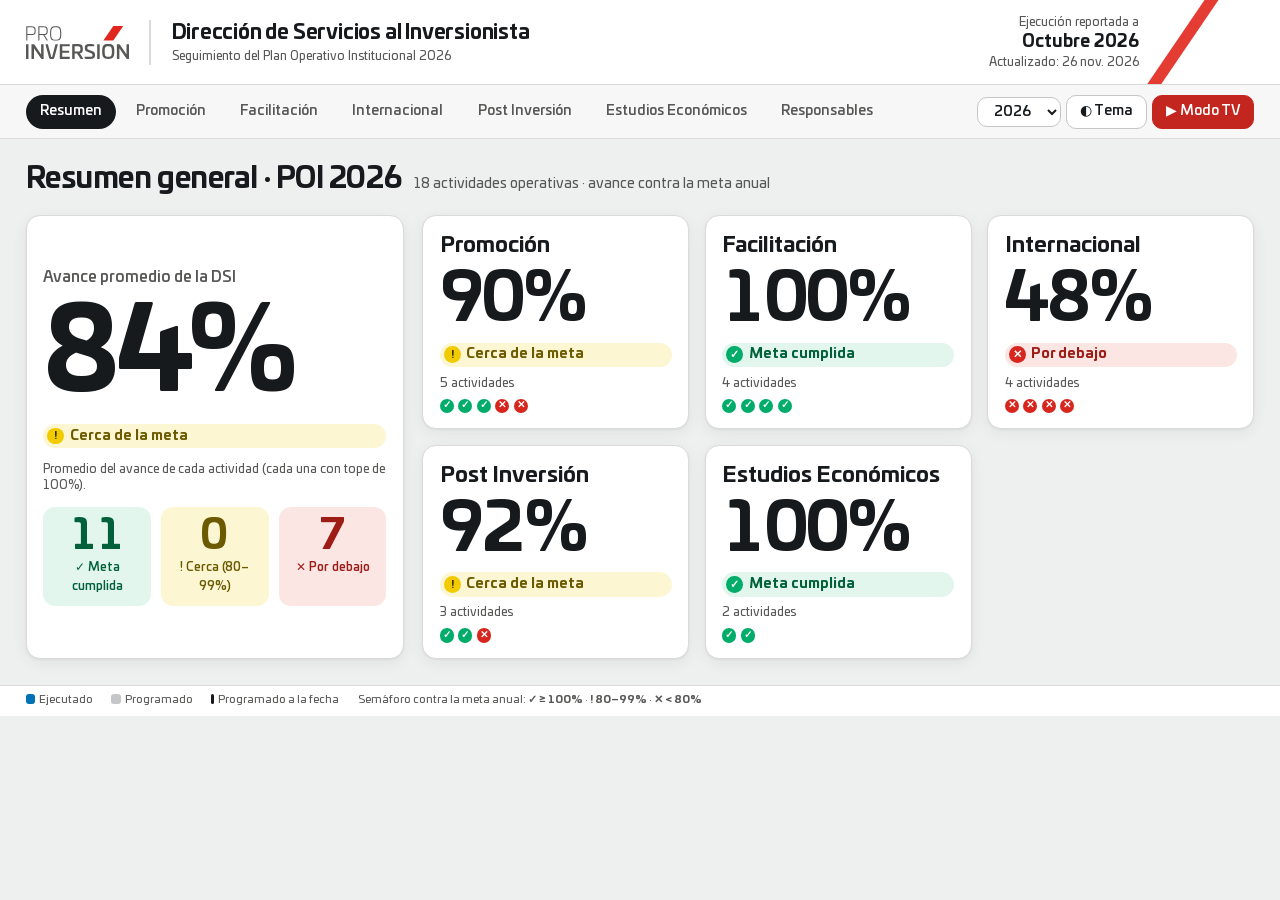
==== index.html @ 0772c504 "Add files via upload" ====
<!doctype html>
<html lang="es">
<head>
<meta charset="utf-8">
<meta name="viewport" content="width=device-width, initial-scale=1">
<meta name="robots" content="noindex, nofollow">
<title>Seguimiento POI · DSI</title>
<link rel="stylesheet" href="css/dsi.css">
<script>
  // tema: ?tema=oscuro|claro, si no, el del sistema
  (function () {
    var q = new URLSearchParams(location.search).get('tema');
    var t = q || (matchMedia('(prefers-color-scheme: dark)').matches ? 'oscuro' : 'claro');
    document.documentElement.setAttribute('data-tema', t);
  })();
</script>
</head>
<body>
<header class="cab">
  <img class="logo logo-claro" src="img/logo-proinversion.svg" alt="PROINVERSIÓN">
  <img class="logo logo-oscuro" src="img/logo-proinversion-blanco.svg" alt="PROINVERSIÓN">
  <div class="titulo">
    <h1>Dirección de Servicios al Inversionista</h1>
    <p id="subtitulo">Seguimiento del Plan Operativo Institucional</p>
  </div>
  <div class="corte" id="corte"></div>
</header>

<nav class="nav" id="nav" aria-label="Pantallas">
  <div id="tabs" style="display:contents"></div>
  <div class="der">
    <select id="selAnio" class="btn" aria-label="Año del POI"></select>
    <button class="btn" id="btnTema" title="Cambiar tema claro / oscuro">◐ Tema</button>
    <button class="btn prim" id="btnTV" title="Pantalla completa con rotación automática">▶ Modo TV</button>
  </div>
</nav>

<main id="main"><div class="vacio">Cargando datos…</div></main>

<footer class="pie" id="pie">
  <span class="leyenda">
    <span><span class="sw e"></span>Ejecutado</span>
    <span><span class="sw p"></span>Programado</span>
    <span><span class="sw m"></span>Programado a la fecha</span>
  </span>
  <span>Semáforo contra la meta anual: <b>✓ ≥ 100%</b> · <b>! 80–99%</b> · <b>✕ &lt; 80%</b></span>
  <span class="pags" id="pags"></span>
</footer>
<div class="progreso-rot" id="progresoRot"></div>

<dialog class="detalle" id="detalle"><div class="cuerpo" id="detalleCuerpo"></div></dialog>

<script src="js/nucleo.js"></script>
<script src="js/monitor.js"></script>
</body>
</html>
---- css/dsi.css ----
/* ============================================================
   Dashboard POI · DSI PROINVERSIÓN — estilos
   Marca: Manual de Identidad PROINVERSIÓN (Univia Pro, rojo #E1261D / #C3261F,
   gris #575756 / #9FA1A2, accent a 55,75°).
   Tamaños en función del ancho de pantalla para lectura a distancia (TV).
   ============================================================ */
@font-face { font-family: "Univia Pro"; src: url("../fonts/UniviaPro-Book.ttf") format("truetype"); font-weight: 300; font-display: swap; }
@font-face { font-family: "Univia Pro"; src: url("../fonts/UniviaPro-Regular.ttf") format("truetype"); font-weight: 400; font-display: swap; }
@font-face { font-family: "Univia Pro"; src: url("../fonts/UniviaPro-Medium.ttf") format("truetype"); font-weight: 500; font-display: swap; }
@font-face { font-family: "Univia Pro"; src: url("../fonts/UniviaPro-Bold.ttf") format("truetype"); font-weight: 700; font-display: swap; }

:root {
  --rojo: #E1261D;            /* accent del logotipo */
  --rojo-texto: #C3261F;      /* Pantone 485: textos y botones */
  --fondo: #EEF0EF;
  --superficie: #FFFFFF;
  --superficie-2: #F6F7F6;
  --tinta: #161A1D;
  --tinta-2: #575756;
  --tinta-3: #7C7E80;
  --linea: #DADAD8;
  --linea-2: #C4C6C7;
  /* series de los gráficos mensuales */
  --serie-ejec: #0070B7;      /* azul complementario de la marca */
  --serie-prog: #C4C6C7;
  /* estado (semáforo) — reservados, siempre con icono + texto */
  --ok: #00AC69;      --ok-fondo: #E3F6EE;   --ok-tinta: #00603A;
  --alerta: #F1CB00;  --alerta-fondo: #FDF6D3; --alerta-tinta: #6B5A00;
  --mal: #D7261E;     --mal-fondo: #FBE6E4;  --mal-tinta: #9E1C16;
  --nd: #9FA1A2;      --nd-fondo: #EEEFEF;   --nd-tinta: #575756;
  --sombra: 0 1px 2px rgba(22,26,29,.06), 0 4px 16px rgba(22,26,29,.06);
  --radio: 14px;
  --fuente: "Univia Pro", Poppins, "Helvetica Neue", "Segoe UI", Arial, sans-serif;
  color-scheme: light;
}
:root[data-tema="oscuro"] {
  --fondo: #0F1214;
  --superficie: #181C1F;
  --superficie-2: #1F2427;
  --tinta: #F3F4F4;
  --tinta-2: #C9CBCC;
  --tinta-3: #9A9D9F;
  --linea: #2C3236;
  --linea-2: #3A4146;
  --serie-ejec: #4FA3E0;
  --serie-prog: #4A5257;
  --ok: #2CC58A;     --ok-fondo: #12342A;   --ok-tinta: #8BE6C2;
  --alerta: #F1CB00; --alerta-fondo: #3A3310; --alerta-tinta: #F6DE62;
  --mal: #F0524A;    --mal-fondo: #3E1A18;  --mal-tinta: #FFB3AE;
  --nd: #6D7275;     --nd-fondo: #24292C;   --nd-tinta: #C9CBCC;
  --sombra: 0 1px 2px rgba(0,0,0,.3), 0 4px 16px rgba(0,0,0,.25);
  color-scheme: dark;
}

* { box-sizing: border-box; }
html, body { margin: 0; height: 100%; }
body {
  background: var(--fondo); color: var(--tinta); font-family: var(--fuente);
  font-size: clamp(14px, 1.05vw, 22px); line-height: 1.35;
  -webkit-font-smoothing: antialiased;
}
button, input, select, textarea { font: inherit; color: inherit; }
.num { font-variant-numeric: tabular-nums; }
.oculto { display: none !important; }

/* ---------------- cabecera ---------------- */
.cab {
  position: relative; display: flex; align-items: center; gap: 1.6vw;
  padding: 1.1vw 2vw; background: var(--superficie); border-bottom: 1px solid var(--linea);
  overflow: hidden;
}
.cab::after { /* accent a 55,75° a sangre en el borde derecho */
  content: ""; position: absolute; right: 7vw; top: -40%; width: 1.1vw; height: 180%;
  background: var(--rojo); transform: skewX(-34.25deg); opacity: .9;
}
.cab .logo { height: clamp(28px, 2.6vw, 56px); width: auto; display: block; }
.cab .logo-oscuro { display: none; }
:root[data-tema="oscuro"] .cab .logo-claro { display: none; }
:root[data-tema="oscuro"] .cab .logo-oscuro { display: block; }
.cab .titulo { border-left: 2px solid var(--linea); padding-left: 1.6vw; }
.cab .titulo h1 { margin: 0; font-size: clamp(18px, 1.6vw, 36px); font-weight: 700; letter-spacing: -.01em; }
.cab .titulo p { margin: .1em 0 0; color: var(--tinta-2); font-size: clamp(12px, .95vw, 20px); }
.cab .corte {
  margin-left: auto; margin-right: 9vw; text-align: right; color: var(--tinta-2);
  font-size: clamp(12px, .95vw, 20px);
}
.cab .corte b { display: block; color: var(--tinta); font-size: clamp(16px, 1.35vw, 30px); }

/* ---------------- navegación (modo laptop) ---------------- */
.nav {
  display: flex; gap: .4em; align-items: center; flex-wrap: wrap;
  padding: .7em 2vw; background: var(--superficie-2); border-bottom: 1px solid var(--linea);
}
.nav button.tab {
  border: 1px solid transparent; background: none; padding: .45em .95em; border-radius: 999px;
  cursor: pointer; color: var(--tinta-2); font-weight: 500;
}
.nav button.tab:hover { background: var(--superficie); border-color: var(--linea); }
.nav button.tab[aria-selected="true"] { background: var(--tinta); color: var(--superficie); }
.nav .der { margin-left: auto; display: flex; gap: .4em; align-items: center; }
.btn {
  border: 1px solid var(--linea-2); background: var(--superficie); padding: .45em .9em; border-radius: 10px;
  cursor: pointer; font-weight: 500; display: inline-flex; gap: .4em; align-items: center;
}
.btn:hover { border-color: var(--tinta-3); }
.btn.prim { background: var(--rojo-texto); border-color: var(--rojo-texto); color: #fff; }
.btn.prim:hover { background: #A61F19; }
.btn.chico { padding: .25em .6em; font-size: .85em; }
.btn:disabled { opacity: .5; cursor: default; }

/* ---------------- contenido ---------------- */
main { padding: 1.6vw 2vw 2vw; }
.pantalla-titulo { display: flex; align-items: baseline; gap: 1vw; margin: 0 0 1.2vw; flex-wrap: wrap; }
.pantalla-titulo h2 { margin: 0; font-size: clamp(22px, 2.3vw, 52px); font-weight: 700; letter-spacing: -.015em; }
.pantalla-titulo .sub { color: var(--tinta-2); font-size: clamp(14px, 1.1vw, 24px); }

/* tarjeta genérica */
.tarjeta {
  background: var(--superficie); border: 1px solid var(--linea); border-radius: var(--radio);
  box-shadow: var(--sombra); padding: 1.2vw 1.3vw; position: relative; min-width: 0;
}

/* ---------- resumen general ---------- */
.resumen { display: grid; grid-template-columns: minmax(0, 1fr) minmax(0, 2.2fr); gap: 1.4vw; }
.hero { display: flex; flex-direction: column; justify-content: center; gap: 1vw; }
.hero .etq { color: var(--tinta-2); font-size: clamp(14px, 1.2vw, 26px); font-weight: 500; }
.hero .grande { font-size: clamp(64px, 9vw, 200px); font-weight: 700; line-height: .95; letter-spacing: -.03em; }
.hero .nota { color: var(--tinta-2); font-size: clamp(12px, .95vw, 20px); }
.conteo-estados { display: grid; grid-template-columns: repeat(3, 1fr); gap: .8vw; }
.conteo-estados > div { border-radius: 12px; padding: .8vw; text-align: center; }
.conteo-estados b { display: block; font-size: clamp(28px, 3.2vw, 72px); line-height: 1; }
.conteo-estados span { font-size: clamp(12px, .9vw, 20px); font-weight: 500; }
.equipos-grid { display: grid; grid-template-columns: repeat(auto-fit, minmax(min(100%, 18vw), 1fr)); gap: 1.2vw; }
.eq-tile { cursor: pointer; display: flex; flex-direction: column; gap: .6vw; }
.eq-tile h3 { margin: 0; font-size: clamp(18px, 1.7vw, 38px); font-weight: 700; }
.eq-tile .pct { font-size: clamp(44px, 5.2vw, 120px); font-weight: 700; line-height: 1; letter-spacing: -.02em; }
.eq-tile .det { color: var(--tinta-2); font-size: clamp(12px, .95vw, 20px); }
.puntos { display: flex; gap: .35vw; flex-wrap: wrap; }
.punto { width: clamp(12px, 1.1vw, 24px); height: clamp(12px, 1.1vw, 24px); border-radius: 50%; display: inline-grid; place-items: center; font-size: .7em; font-weight: 700; color: #fff; }
.punto.verde { background: var(--ok); } .punto.ambar { background: var(--alerta); color: #3b3200; } .punto.rojo { background: var(--mal); } .punto.nd { background: var(--nd); }

/* ---------- estado (badge) ---------- */
.estado { display: inline-flex; align-items: center; gap: .4em; border-radius: 999px; padding: .2em .7em .2em .3em; font-weight: 700; white-space: nowrap; }
.estado i { font-style: normal; width: 1.5em; height: 1.5em; border-radius: 50%; display: inline-grid; place-items: center; font-size: .8em; color: #fff; }
.estado.verde { background: var(--ok-fondo); color: var(--ok-tinta); } .estado.verde i { background: var(--ok); }
.estado.ambar { background: var(--alerta-fondo); color: var(--alerta-tinta); } .estado.ambar i { background: var(--alerta); color: #3b3200; }
.estado.rojo { background: var(--mal-fondo); color: var(--mal-tinta); } .estado.rojo i { background: var(--mal); }
.estado.nd { background: var(--nd-fondo); color: var(--nd-tinta); } .estado.nd i { background: var(--nd); }

/* ---------- tarjetas de indicador ---------- */
.indicadores { display: grid; grid-template-columns: repeat(auto-fill, minmax(min(100%, 26vw), 1fr)); gap: 1.2vw; }
.ind { display: flex; flex-direction: column; gap: .7vw; cursor: pointer; }
.ind:hover { border-color: var(--linea-2); }
.ind .arriba { display: flex; justify-content: space-between; align-items: center; gap: .6em; color: var(--tinta-3); font-size: clamp(11px, .85vw, 18px); font-weight: 500; }
.ind .codigo { letter-spacing: .02em; }
.ind h3 { margin: 0; font-size: clamp(16px, 1.45vw, 32px); font-weight: 700; line-height: 1.15; min-height: 2.3em; }
.ind .cifras { display: flex; align-items: flex-end; justify-content: space-between; gap: 1vw; flex-wrap: wrap; }
.ind .ejecutado { font-size: clamp(44px, 4.6vw, 104px); font-weight: 700; line-height: .9; letter-spacing: -.03em; }
.ind .ejecutado small { font-size: .38em; font-weight: 500; color: var(--tinta-2); letter-spacing: 0; margin-left: .2em; }
.ind .pct { text-align: right; }
.ind .pct b { display: block; font-size: clamp(26px, 2.6vw, 58px); line-height: 1; }
.ind .chips { display: flex; gap: .35em; flex-wrap: wrap; }
.chip { font-size: clamp(10px, .75vw, 16px); border: 1px solid var(--linea-2); color: var(--tinta-2); border-radius: 999px; padding: .1em .6em; white-space: nowrap; }
.chip.aviso { border-color: var(--alerta); color: var(--alerta-tinta); background: var(--alerta-fondo); }

/* barra de avance contra la meta anual, con marca del programado a la fecha */
.barra { position: relative; height: clamp(12px, 1.1vw, 24px); background: var(--superficie-2); border: 1px solid var(--linea); border-radius: 999px; }
.barra .relleno { position: absolute; inset: 0 auto 0 0; border-radius: 999px; }
.barra .relleno.verde { background: var(--ok); } .barra .relleno.ambar { background: var(--alerta); } .barra .relleno.rojo { background: var(--mal); } .barra .relleno.nd { background: var(--nd); }
.barra .marca { position: absolute; top: -30%; bottom: -30%; width: 3px; background: var(--tinta); border-radius: 2px; }
.barra-pie { display: flex; justify-content: space-between; color: var(--tinta-2); font-size: clamp(11px, .85vw, 18px); }

/* mini gráfico mensual */
.mensual { width: 100%; height: clamp(54px, 5vw, 110px); display: block; overflow: visible; }
.mensual .p { fill: var(--serie-prog); }
.mensual .e { fill: var(--serie-ejec); }
.mensual text { fill: var(--tinta-3); font-size: 9px; font-family: var(--fuente); }
.mensual .base { stroke: var(--linea-2); stroke-width: 1; }
.mensual .hit { fill: transparent; }
.mensual .hit:hover { fill: rgba(127,127,127,.08); }

.leyenda { display: flex; gap: 1.4vw; align-items: center; color: var(--tinta-2); font-size: clamp(11px, .85vw, 18px); flex-wrap: wrap; }
.leyenda .sw { display: inline-block; width: .9em; height: .9em; border-radius: 3px; margin-right: .35em; vertical-align: -.1em; }
.leyenda .sw.e { background: var(--serie-ejec); } .leyenda .sw.p { background: var(--serie-prog); }
.leyenda .sw.m { width: 3px; background: var(--tinta); border-radius: 2px; }

/* ---------- responsables ---------- */
.resp-grid { display: grid; grid-template-columns: repeat(auto-fit, minmax(min(100%, 30vw), 1fr)); gap: 1.2vw; }
.resp-bloque h3 { margin: 0 0 .2em; font-size: clamp(16px, 1.4vw, 30px); }
.resp-bloque .sub { color: var(--tinta-2); font-size: clamp(11px, .85vw, 18px); margin-bottom: .8vw; }
.resp-fila { display: grid; grid-template-columns: minmax(8em, 1.2fr) 2fr auto; gap: .8vw; align-items: center; padding: .35vw 0; }
.resp-fila .n { font-weight: 500; overflow: hidden; text-overflow: ellipsis; white-space: nowrap; }
.resp-fila .n small { color: var(--tinta-3); font-weight: 400; }
.resp-fila .v { font-weight: 700; font-size: 1.2em; text-align: right; min-width: 3ch; }
.hbar { height: clamp(10px, .9vw, 20px); background: var(--superficie-2); border-radius: 999px; position: relative; }
.hbar > span { position: absolute; inset: 0 auto 0 0; background: var(--serie-ejec); border-radius: 999px; }
.filtro-resp { display: flex; gap: .6em; align-items: center; margin-bottom: 1vw; flex-wrap: wrap; }
.filtro-resp select { padding: .4em .7em; border-radius: 10px; border: 1px solid var(--linea-2); background: var(--superficie); }

/* ---------- pie (TV) ---------- */
.pie {
  position: fixed; left: 0; right: 0; bottom: 0; display: flex; align-items: center; gap: 1.5vw;
  padding: .6vw 2vw; background: var(--superficie); border-top: 1px solid var(--linea);
  font-size: clamp(11px, .85vw, 18px); color: var(--tinta-2);
}
.pie .pags { margin-left: auto; display: flex; gap: .4vw; }
.pie .pags span { width: .7vw; height: .7vw; min-width: 8px; min-height: 8px; border-radius: 50%; background: var(--linea-2); }
.pie .pags span.act { background: var(--rojo); }
.progreso-rot { position: fixed; left: 0; bottom: 0; height: 3px; background: var(--rojo); width: 0; z-index: 5; }
/* TV: todo cabe en una pantalla, sin desplazamiento */
body.tv { cursor: none; height: 100vh; overflow: hidden; display: flex; flex-direction: column; }
body.tv .nav { display: none; }
body.tv main { flex: 1; min-height: 0; display: flex; flex-direction: column; padding-bottom: calc(1.2vw + 2.8vw); }
body.tv .indicadores { flex: 1; min-height: 0; grid-template-columns: repeat(3, minmax(0, 1fr)); grid-auto-rows: minmax(0, 1fr); }
body.tv .ind { min-height: 0; overflow: hidden; gap: .55vw; padding: 1vw 1.2vw; }
body.tv .ind h3 { min-height: 0; }
body.tv .ind .mensual { flex: 1 1 0; min-height: 1.5vw; height: auto; }
body.tv .resumen { flex: 1; min-height: 0; }
body.tv .equipos-grid { grid-auto-rows: minmax(0, 1fr); }
body.tv .resp-grid { flex: 1; min-height: 0; grid-template-columns: repeat(auto-fit, minmax(28vw, 1fr)); align-content: start; overflow: hidden; }
body:not(.tv) .pie { position: static; }

/* ---------- detalle (modal) ---------- */
dialog.detalle { border: none; border-radius: var(--radio); padding: 0; width: min(1100px, 94vw); max-height: 92vh; background: var(--superficie); color: var(--tinta); box-shadow: 0 20px 60px rgba(0,0,0,.35); }
dialog.detalle::backdrop { background: rgba(10,12,14,.55); }
.detalle .cuerpo { padding: 1.6em 1.8em; overflow: auto; max-height: 92vh; }
.detalle h2 { margin: .2em 0 .3em; font-size: 1.6em; line-height: 1.15; }
.detalle .def { color: var(--tinta-2); margin: 0 0 1em; }
.detalle .cerrar { position: absolute; right: .8em; top: .8em; }
table.tabla { border-collapse: collapse; width: 100%; font-size: .92em; }
table.tabla th, table.tabla td { border-bottom: 1px solid var(--linea); padding: .45em .5em; text-align: right; white-space: nowrap; }
table.tabla th:first-child, table.tabla td:first-child { text-align: left; }
table.tabla thead th { color: var(--tinta-2); font-weight: 500; background: var(--superficie-2); position: sticky; top: 0; }
table.tabla tr.total td { font-weight: 700; }
.tabla-scroll { overflow-x: auto; }
.vacio { color: var(--tinta-2); padding: 2em; text-align: center; }

@media (max-width: 900px) {
  .resumen { grid-template-columns: 1fr; }
  .cab::after { display: none; }
  .cab .corte { margin-right: 0; }
  .cab { flex-wrap: wrap; padding: 12px 16px; }
  .cab .titulo { border-left: none; padding-left: 0; }
  main { padding: 16px; }
  .nav { padding: 8px 16px; }
  .equipos-grid, .indicadores, .resp-grid { grid-template-columns: 1fr; }
}
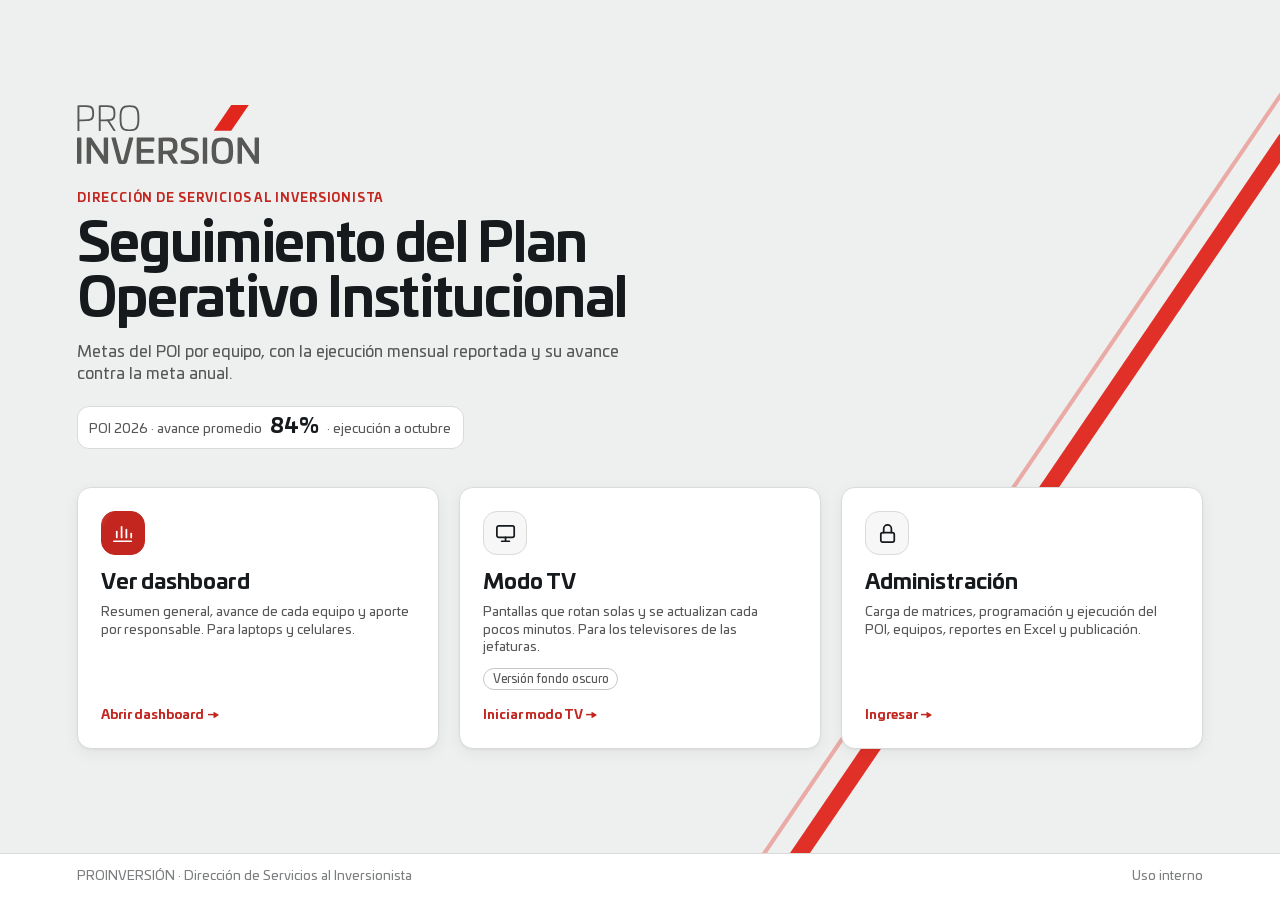
==== commit 6301a751: "Portada, monitor.html y animaciones TV" ====
--- a/index.html
+++ b/index.html
@@ -7,50 +7,108 @@
 <title>Seguimiento POI · DSI</title>
 <link rel="stylesheet" href="css/dsi.css">
 <script>
-  // tema: ?tema=oscuro|claro, si no, el del sistema
+  // Compatibilidad: enlaces antiguos "index.html?modo=tv" van directo al monitor.
   (function () {
-    var q = new URLSearchParams(location.search).get('tema');
-    var t = q || (matchMedia('(prefers-color-scheme: dark)').matches ? 'oscuro' : 'claro');
+    var q = new URLSearchParams(location.search);
+    if (q.get('modo')) location.replace('monitor.html' + location.search + location.hash);
+    var t = q.get('tema') || (matchMedia('(prefers-color-scheme: dark)').matches ? 'oscuro' : 'claro');
     document.documentElement.setAttribute('data-tema', t);
   })();
 </script>
+<style>
+  body.portada { min-height: 100vh; display: flex; flex-direction: column; overflow-x: hidden; }
+  .portada .escena { position: relative; flex: 1; display: grid; align-content: center; gap: clamp(20px, 3vw, 56px); padding: clamp(24px, 4vw, 80px) clamp(16px, 6vw, 120px); overflow: hidden; }
+  /* accent a 55,75° a sangre, como en las piezas de la marca */
+  .portada .escena::before, .portada .escena::after { content: ""; position: absolute; top: -10%; bottom: -10%; background: var(--rojo); transform: skewX(-34.25deg); pointer-events: none; }
+  .portada .escena::before { right: 14%; width: clamp(14px, 1.6vw, 34px); opacity: .95; animation: entra-acento 1s cubic-bezier(.2,.8,.2,1) both; }
+  .portada .escena::after { right: calc(14% + clamp(30px, 3.4vw, 70px)); width: clamp(4px, .4vw, 9px); opacity: .35; animation: entra-acento 1s .15s cubic-bezier(.2,.8,.2,1) both; }
+  @keyframes entra-acento { from { transform: translateY(-110%) skewX(-34.25deg); } }
+  .portada .intro { position: relative; z-index: 1; max-width: 62ch; animation: aparecer .7s cubic-bezier(.2,.8,.2,1) both; }
+  .portada .logo-grande { height: clamp(44px, 4.6vw, 96px); display: block; margin-bottom: clamp(18px, 2vw, 40px); }
+  .portada .logo-grande.osc { display: none; }
+  :root[data-tema="oscuro"] .portada .logo-grande.cla { display: none; }
+  :root[data-tema="oscuro"] .portada .logo-grande.osc { display: block; }
+  .portada .eyebrow { color: var(--rojo-texto); font-weight: 700; letter-spacing: .08em; text-transform: uppercase; font-size: clamp(12px, .9vw, 18px); }
+  :root[data-tema="oscuro"] .portada .eyebrow { color: #FF6B63; }
+  .portada h1 { margin: .2em 0 .25em; font-size: clamp(32px, 4.2vw, 88px); line-height: 1.02; letter-spacing: -.025em; }
+  .portada .lead { color: var(--tinta-2); font-size: clamp(15px, 1.25vw, 26px); margin: 0; }
+  .portada .dato { display: inline-flex; gap: .6em; align-items: baseline; margin-top: clamp(14px, 1.6vw, 30px); padding: .5em .9em; border-radius: 12px; background: var(--superficie); border: 1px solid var(--linea); font-size: clamp(13px, 1vw, 20px); color: var(--tinta-2); }
+  .portada .dato b { font-size: 1.6em; color: var(--tinta); }
+  .portada .opciones { position: relative; z-index: 1; display: grid; grid-template-columns: repeat(auto-fit, minmax(min(100%, 280px), 1fr)); gap: clamp(14px, 1.6vw, 32px); max-width: 1400px; }
+  .portada .opcion { animation: aparecer .6s cubic-bezier(.2,.8,.2,1) both; animation-delay: var(--d, 0ms); }
+  .portada .opcion { position: relative; display: flex; flex-direction: column; gap: .5em; text-decoration: none; color: inherit; padding: clamp(18px, 1.8vw, 36px); overflow: hidden; transition: transform .25s, box-shadow .25s, border-color .25s; }
+  .portada .opcion:hover, .portada .opcion:focus-visible { transform: translateY(-4px); border-color: var(--linea-2); box-shadow: 0 10px 30px rgba(22,26,29,.12); outline: none; }
+  .portada .opcion::after { content: ""; position: absolute; top: -20%; bottom: -20%; left: 0; width: 25%; background: linear-gradient(90deg, transparent, rgba(255,255,255,.5), transparent); transform: translateX(-140%) skewX(-34.25deg); transition: transform .8s; pointer-events: none; }
+  :root[data-tema="oscuro"] .portada .opcion::after { background: linear-gradient(90deg, transparent, rgba(255,255,255,.08), transparent); }
+  .portada .opcion:hover::after { transform: translateX(480%) skewX(-34.25deg); }
+  .portada .icono { width: clamp(44px, 3.4vw, 68px); height: clamp(44px, 3.4vw, 68px); border-radius: 14px; display: grid; place-items: center; background: var(--superficie-2); border: 1px solid var(--linea); margin-bottom: .4em; }
+  .portada .icono svg { width: 55%; height: 55%; stroke: var(--tinta); fill: none; stroke-width: 1.8; stroke-linecap: round; stroke-linejoin: round; }
+  .portada .opcion.prim .icono { background: var(--rojo-texto); border-color: var(--rojo-texto); }
+  .portada .opcion.prim .icono svg { stroke: #fff; }
+  .portada .opcion h2 { margin: 0; font-size: clamp(20px, 1.7vw, 36px); }
+  .portada .opcion p { margin: 0; color: var(--tinta-2); font-size: clamp(13px, 1vw, 20px); }
+  .portada .opcion .ir { margin-top: auto; padding-top: .8em; font-weight: 700; color: var(--rojo-texto); font-size: clamp(13px, 1vw, 20px); }
+  :root[data-tema="oscuro"] .portada .opcion .ir { color: #FF6B63; }
+  .portada .ir.estirado { text-decoration: none; }
+  .portada .ir.estirado::before { content: ""; position: absolute; inset: 0; z-index: 1; }
+  .portada .opcion:has(.estirado:hover), .portada .opcion:has(.estirado:focus-visible) { transform: translateY(-4px); border-color: var(--linea-2); box-shadow: 0 10px 30px rgba(22,26,29,.12); }
+  .portada .extra { display: flex; gap: .5em; flex-wrap: wrap; margin-top: .3em; }
+  .portada .extra a { font-size: clamp(12px, .85vw, 17px); color: var(--tinta-2); border: 1px solid var(--linea-2); border-radius: 999px; padding: .15em .7em; text-decoration: none; position: relative; z-index: 2; }
+  .portada .extra a:hover { color: var(--tinta); border-color: var(--tinta-3); }
+  .portada footer { padding: 14px clamp(16px, 6vw, 120px); color: var(--tinta-3); font-size: 13px; border-top: 1px solid var(--linea); background: var(--superficie); display: flex; justify-content: space-between; gap: 1em; flex-wrap: wrap; }
+  @media (max-width: 700px) { .portada .escena::before { right: -2%; opacity: .5; } .portada .escena::after { display: none; } }
+</style>
 </head>
-<body>
-<header class="cab">
-  <img class="logo logo-claro" src="img/logo-proinversion.svg" alt="PROINVERSIÓN">
-  <img class="logo logo-oscuro" src="img/logo-proinversion-blanco.svg" alt="PROINVERSIÓN">
-  <div class="titulo">
-    <h1>Dirección de Servicios al Inversionista</h1>
-    <p id="subtitulo">Seguimiento del Plan Operativo Institucional</p>
+<body class="portada">
+<section class="escena">
+  <div class="intro">
+    <img class="logo-grande cla" src="img/logo-proinversion.svg" alt="PROINVERSIÓN">
+    <img class="logo-grande osc" src="img/logo-proinversion-blanco.svg" alt="PROINVERSIÓN">
+    <span class="eyebrow">Dirección de Servicios al Inversionista</span>
+    <h1>Seguimiento del Plan Operativo Institucional</h1>
+    <p class="lead">Metas del POI por equipo, con la ejecución mensual reportada y su avance contra la meta anual.</p>
+    <span class="dato" id="dato" hidden></span>
   </div>
-  <div class="corte" id="corte"></div>
-</header>
 
-<nav class="nav" id="nav" aria-label="Pantallas">
-  <div id="tabs" style="display:contents"></div>
-  <div class="der">
-    <select id="selAnio" class="btn" aria-label="Año del POI"></select>
-    <button class="btn" id="btnTema" title="Cambiar tema claro / oscuro">◐ Tema</button>
-    <button class="btn prim" id="btnTV" title="Pantalla completa con rotación automática">▶ Modo TV</button>
-  </div>
-</nav>
-
-<main id="main"><div class="vacio">Cargando datos…</div></main>
-
-<footer class="pie" id="pie">
-  <span class="leyenda">
-    <span><span class="sw e"></span>Ejecutado</span>
-    <span><span class="sw p"></span>Programado</span>
-    <span><span class="sw m"></span>Programado a la fecha</span>
-  </span>
-  <span>Semáforo contra la meta anual: <b>✓ ≥ 100%</b> · <b>! 80–99%</b> · <b>✕ &lt; 80%</b></span>
-  <span class="pags" id="pags"></span>
+  <nav class="opciones" aria-label="Accesos">
+    <a class="tarjeta opcion prim" href="monitor.html" style="--d:100ms">
+      <span class="icono"><svg viewBox="0 0 24 24" aria-hidden="true"><path d="M3 20h18"/><path d="M6 16V10"/><path d="M11 16V5"/><path d="M16 16v-8"/><path d="M21 16v-4"/></svg></span>
+      <h2>Ver dashboard</h2>
+      <p>Resumen general, avance de cada equipo y aporte por responsable. Para laptops y celulares.</p>
+      <span class="ir">Abrir dashboard →</span>
+    </a>
+    <div class="tarjeta opcion" style="--d:180ms">
+      <span class="icono"><svg viewBox="0 0 24 24" aria-hidden="true"><rect x="3" y="4" width="18" height="12" rx="2"/><path d="M8 20h8"/><path d="M12 16v4"/></svg></span>
+      <h2>Modo TV</h2>
+      <p>Pantallas que rotan solas y se actualizan cada pocos minutos. Para los televisores de las jefaturas.</p>
+      <span class="extra"><a href="monitor.html?modo=tv&amp;tema=oscuro">Versión fondo oscuro</a></span>
+      <a class="ir estirado" href="monitor.html?modo=tv">Iniciar modo TV →</a>
+    </div>
+    <a class="tarjeta opcion" href="admin.html" style="--d:260ms">
+      <span class="icono"><svg viewBox="0 0 24 24" aria-hidden="true"><rect x="5" y="11" width="14" height="10" rx="2"/><path d="M8 11V7a4 4 0 0 1 8 0v4"/></svg></span>
+      <h2>Administración</h2>
+      <p>Carga de matrices, programación y ejecución del POI, equipos, reportes en Excel y publicación.</p>
+      <span class="ir">Ingresar →</span>
+    </a>
+  </nav>
+</section>
+<footer>
+  <span>PROINVERSIÓN · Dirección de Servicios al Inversionista</span>
+  <span>Uso interno</span>
 </footer>
-<div class="progreso-rot" id="progresoRot"></div>
-
-<dialog class="detalle" id="detalle"><div class="cuerpo" id="detalleCuerpo"></div></dialog>
-
 <script src="js/nucleo.js"></script>
-<script src="js/monitor.js"></script>
+<script>
+  (async function () {
+    try {
+      const D = window.DSI;
+      const cfg = await D.cargarConfig();
+      const datos = await D.cargarAnio(cfg.anioMonitor || cfg.anios[cfg.anios.length - 1]);
+      const g = D.resumenGeneral(datos);
+      const el = document.getElementById('dato');
+      el.innerHTML = 'POI ' + datos.anio + ' · avance promedio <b class="num">' + D.fmtPct(g.avance) + '</b> · ejecución a ' + D.MESES[(datos.corte || 12) - 1].toLowerCase();
+      el.hidden = false;
+    } catch (e) { /* la portada funciona sin datos */ }
+  })();
+</script>
 </body>
 </html>
--- a/css/dsi.css
+++ b/css/dsi.css
@@ -165,19 +165,12 @@
 
 /* barra de avance contra la meta anual, con marca del programado a la fecha */
 .barra { position: relative; height: clamp(12px, 1.1vw, 24px); background: var(--superficie-2); border: 1px solid var(--linea); border-radius: 999px; }
-.barra .relleno { position: absolute; inset: 0 auto 0 0; border-radius: 999px; }
+.barra .relleno { position: absolute; inset: 0 auto 0 0; border-radius: 999px; width: var(--w, 0); overflow: hidden; animation: crecer-ancho 1.3s cubic-bezier(.2,.8,.2,1) both; animation-delay: calc(var(--d, 0ms) + 150ms); }
 .barra .relleno.verde { background: var(--ok); } .barra .relleno.ambar { background: var(--alerta); } .barra .relleno.rojo { background: var(--mal); } .barra .relleno.nd { background: var(--nd); }
 .barra .marca { position: absolute; top: -30%; bottom: -30%; width: 3px; background: var(--tinta); border-radius: 2px; }
 .barra-pie { display: flex; justify-content: space-between; color: var(--tinta-2); font-size: clamp(11px, .85vw, 18px); }
 
 /* mini gráfico mensual */
-.mensual { width: 100%; height: clamp(54px, 5vw, 110px); display: block; overflow: visible; }
-.mensual .p { fill: var(--serie-prog); }
-.mensual .e { fill: var(--serie-ejec); }
-.mensual text { fill: var(--tinta-3); font-size: 9px; font-family: var(--fuente); }
-.mensual .base { stroke: var(--linea-2); stroke-width: 1; }
-.mensual .hit { fill: transparent; }
-.mensual .hit:hover { fill: rgba(127,127,127,.08); }
 
 .leyenda { display: flex; gap: 1.4vw; align-items: center; color: var(--tinta-2); font-size: clamp(11px, .85vw, 18px); flex-wrap: wrap; }
 .leyenda .sw { display: inline-block; width: .9em; height: .9em; border-radius: 3px; margin-right: .35em; vertical-align: -.1em; }
@@ -193,7 +186,7 @@
 .resp-fila .n small { color: var(--tinta-3); font-weight: 400; }
 .resp-fila .v { font-weight: 700; font-size: 1.2em; text-align: right; min-width: 3ch; }
 .hbar { height: clamp(10px, .9vw, 20px); background: var(--superficie-2); border-radius: 999px; position: relative; }
-.hbar > span { position: absolute; inset: 0 auto 0 0; background: var(--serie-ejec); border-radius: 999px; }
+.hbar > span { position: absolute; inset: 0 auto 0 0; background: var(--serie-ejec); border-radius: 999px; width: var(--w, 0); animation: crecer-ancho 1.1s cubic-bezier(.2,.8,.2,1) both; animation-delay: calc(var(--d, 0ms) + 150ms); }
 .filtro-resp { display: flex; gap: .6em; align-items: center; margin-bottom: 1vw; flex-wrap: wrap; }
 .filtro-resp select { padding: .4em .7em; border-radius: 10px; border: 1px solid var(--linea-2); background: var(--superficie); }
 
@@ -214,7 +207,11 @@
 body.tv .indicadores { flex: 1; min-height: 0; grid-template-columns: repeat(3, minmax(0, 1fr)); grid-auto-rows: minmax(0, 1fr); }
 body.tv .ind { min-height: 0; overflow: hidden; gap: .55vw; padding: 1vw 1.2vw; }
 body.tv .ind h3 { min-height: 0; }
-body.tv .ind .mensual { flex: 1 1 0; min-height: 1.5vw; height: auto; }
+body.tv .ind > * { flex-shrink: 0; }
+body.tv .ind > .mensual { flex-shrink: 1; }
+body.tv .chip.unidad { display: none; }
+body.tv .ind .chips:not(:has(.chip:not(.unidad))) { display: none; }
+body.tv .ind .mensual { flex: 1 1 0; min-height: 2.8vw; height: auto; }
 body.tv .resumen { flex: 1; min-height: 0; }
 body.tv .equipos-grid { grid-auto-rows: minmax(0, 1fr); }
 body.tv .resp-grid { flex: 1; min-height: 0; grid-template-columns: repeat(auto-fit, minmax(28vw, 1fr)); align-content: start; overflow: hidden; }
@@ -245,3 +242,56 @@
   .nav { padding: 8px 16px; }
   .equipos-grid, .indicadores, .resp-grid { grid-template-columns: 1fr; }
 }
+
+/* ---------- gráfico mensual (HTML: el texto no se deforma) ---------- */
+.mensual { display: grid; grid-template-columns: repeat(12, minmax(0, 1fr)); gap: 0 .25vw; height: clamp(64px, 5.6vw, 120px); min-height: 0; }
+.mensual .mes { display: flex; flex-direction: column; min-width: 0; min-height: 0; border-radius: 4px; }
+.mensual .mes:hover { background: var(--superficie-2); }
+.mensual .col { flex: 1 1 auto; min-height: 0; display: flex; align-items: flex-end; justify-content: center; gap: 12%; border-bottom: 1px solid var(--linea-2); padding: 0 8%; }
+.mensual .col span { width: 40%; max-width: 14px; border-radius: 3px 3px 0 0; transform-origin: bottom; animation: subir .8s cubic-bezier(.2,.8,.2,1) both; animation-delay: calc(var(--d, 0ms) + 200ms + var(--i) * 45ms); }
+.mensual .col .p { background: var(--serie-prog); }
+.mensual .col .e { background: var(--serie-ejec); }
+.mensual .m { flex: 0 0 auto; text-align: center; font-size: clamp(9px, .68vw, 15px); line-height: 1.5; color: var(--tinta-3); white-space: nowrap; overflow: hidden; letter-spacing: .01em; }
+.mensual .futuro .m { opacity: .45; }
+.mensual .futuro .col { border-bottom-style: dashed; }
+.mensual.grande { height: 150px; }
+.mensual.grande .m { font-size: 12px; }
+
+/* ---------- movimiento ---------- */
+@keyframes crecer-ancho { from { width: 0; } }
+@keyframes subir { from { transform: scaleY(0); } }
+@keyframes aparecer { from { opacity: 0; transform: translateY(14px) scale(.985); } }
+@keyframes reflejo { 0% { transform: translateX(-120%) skewX(-34.25deg); } 60%, 100% { transform: translateX(320%) skewX(-34.25deg); } }
+@keyframes brillo-barra { 0% { transform: translateX(-100%); } 100% { transform: translateX(400%); } }
+@keyframes latido { 0%, 100% { box-shadow: 0 0 0 0 rgba(0,172,105,0); } 50% { box-shadow: 0 0 0 .45em rgba(0,172,105,.18); } }
+@keyframes acento { 0%, 100% { opacity: .9; } 50% { opacity: .55; } }
+
+main .tarjeta { animation: aparecer .6s cubic-bezier(.2,.8,.2,1) both; animation-delay: var(--d, 0ms); }
+.pantalla-titulo { animation: aparecer .5s cubic-bezier(.2,.8,.2,1) both; }
+
+/* Detalles elegantes solo en TV: reflejo diagonal (ángulo del accent, 55,75°), brillo que recorre las barras,
+   latido suave en las metas cumplidas y el accent de la cabecera respirando. */
+body.tv main .tarjeta { overflow: hidden; }
+body.tv main .tarjeta::after {
+  content: ""; position: absolute; top: -20%; bottom: -20%; left: 0; width: 22%; pointer-events: none;
+  background: linear-gradient(90deg, transparent, rgba(255,255,255,.55), transparent);
+  transform: translateX(-120%) skewX(-34.25deg);
+  animation: reflejo 7s ease-in-out infinite; animation-delay: calc(var(--d, 0ms) + 1.6s);
+}
+:root[data-tema="oscuro"] body.tv main .tarjeta::after { background: linear-gradient(90deg, transparent, rgba(255,255,255,.09), transparent); }
+body.tv .barra .relleno::after {
+  content: ""; position: absolute; inset: 0; width: 25%;
+  background: linear-gradient(90deg, transparent, rgba(255,255,255,.45), transparent);
+  animation: brillo-barra 3.2s ease-in-out infinite; animation-delay: calc(var(--d, 0ms) + 1.5s);
+}
+body.tv .estado.verde i { animation: latido 2.6s ease-in-out infinite; }
+body.tv .cab::after { animation: acento 6s ease-in-out infinite; }
+@supports ((-webkit-background-clip: text) or (background-clip: text)) and (color: color-mix(in srgb, red, blue)) {
+  body.tv .hero .grande, body.tv .ind .ejecutado { background: linear-gradient(180deg, var(--tinta) 55%, color-mix(in srgb, var(--tinta) 72%, transparent)); -webkit-background-clip: text; background-clip: text; color: transparent; }
+  body.tv .hero .grande .cuenta, body.tv .ind .ejecutado .cuenta { color: inherit; }
+}
+
+@media (prefers-reduced-motion: reduce) {
+  *, *::before, *::after { animation: none !important; transition: none !important; }
+}
+.ind .arriba .der { display: flex; gap: .4em; align-items: center; flex-wrap: wrap; justify-content: flex-end; }
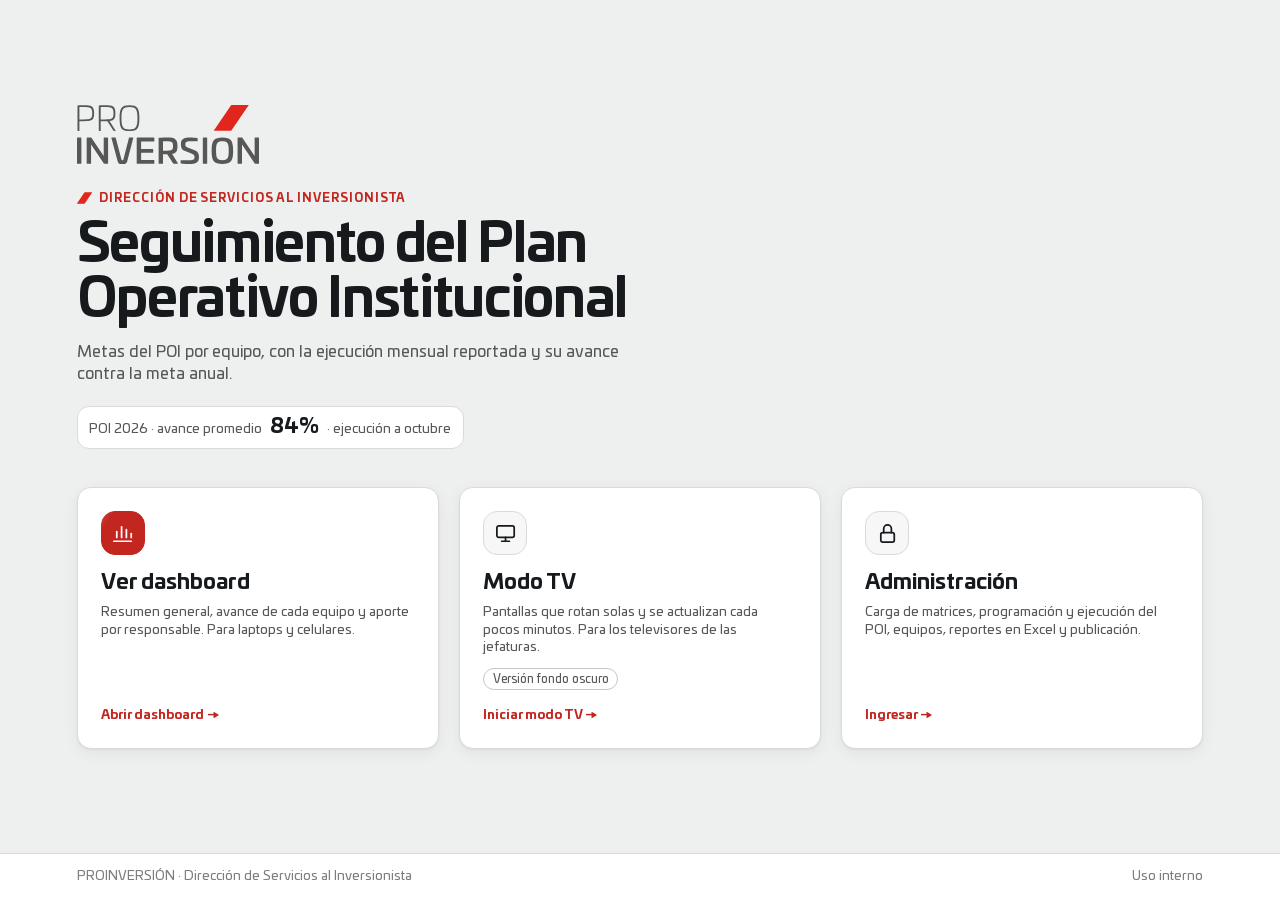
==== commit 1d7b40d4: "Add files via upload" ====
--- a/index.html
+++ b/index.html
@@ -18,16 +18,13 @@
 <style>
   body.portada { min-height: 100vh; display: flex; flex-direction: column; overflow-x: hidden; }
   .portada .escena { position: relative; flex: 1; display: grid; align-content: center; gap: clamp(20px, 3vw, 56px); padding: clamp(24px, 4vw, 80px) clamp(16px, 6vw, 120px); overflow: hidden; }
-  /* accent a 55,75° a sangre, como en las piezas de la marca */
-  .portada .escena::before, .portada .escena::after { content: ""; position: absolute; top: -10%; bottom: -10%; background: var(--rojo); transform: skewX(-34.25deg); pointer-events: none; }
-  .portada .escena::before { right: 14%; width: clamp(14px, 1.6vw, 34px); opacity: .95; animation: entra-acento 1s cubic-bezier(.2,.8,.2,1) both; }
-  .portada .escena::after { right: calc(14% + clamp(30px, 3.4vw, 70px)); width: clamp(4px, .4vw, 9px); opacity: .35; animation: entra-acento 1s .15s cubic-bezier(.2,.8,.2,1) both; }
-  @keyframes entra-acento { from { transform: translateY(-110%) skewX(-34.25deg); } }
   .portada .intro { position: relative; z-index: 1; max-width: 62ch; animation: aparecer .7s cubic-bezier(.2,.8,.2,1) both; }
   .portada .logo-grande { height: clamp(44px, 4.6vw, 96px); display: block; margin-bottom: clamp(18px, 2vw, 40px); }
   .portada .logo-grande.osc { display: none; }
   :root[data-tema="oscuro"] .portada .logo-grande.cla { display: none; }
   :root[data-tema="oscuro"] .portada .logo-grande.osc { display: block; }
+  /* Accent con la geometría exacta del logotipo (vector oficial): paralelogramo de 55,75°, medidas del trazo del .ai. */
+  .portada .acento { display: inline-block; height: .95em; aspect-ratio: 132.66 / 97.04; background: var(--rojo); clip-path: polygon(50.05% 0, 100% 0, 49.95% 100%, 0 100%); vertical-align: -.12em; margin-right: .55em; }
   .portada .eyebrow { color: var(--rojo-texto); font-weight: 700; letter-spacing: .08em; text-transform: uppercase; font-size: clamp(12px, .9vw, 18px); }
   :root[data-tema="oscuro"] .portada .eyebrow { color: #FF6B63; }
   .portada h1 { margin: .2em 0 .25em; font-size: clamp(32px, 4.2vw, 88px); line-height: 1.02; letter-spacing: -.025em; }
@@ -56,7 +53,6 @@
   .portada .extra a { font-size: clamp(12px, .85vw, 17px); color: var(--tinta-2); border: 1px solid var(--linea-2); border-radius: 999px; padding: .15em .7em; text-decoration: none; position: relative; z-index: 2; }
   .portada .extra a:hover { color: var(--tinta); border-color: var(--tinta-3); }
   .portada footer { padding: 14px clamp(16px, 6vw, 120px); color: var(--tinta-3); font-size: 13px; border-top: 1px solid var(--linea); background: var(--superficie); display: flex; justify-content: space-between; gap: 1em; flex-wrap: wrap; }
-  @media (max-width: 700px) { .portada .escena::before { right: -2%; opacity: .5; } .portada .escena::after { display: none; } }
 </style>
 </head>
 <body class="portada">
@@ -64,7 +60,7 @@
   <div class="intro">
     <img class="logo-grande cla" src="img/logo-proinversion.svg" alt="PROINVERSIÓN">
     <img class="logo-grande osc" src="img/logo-proinversion-blanco.svg" alt="PROINVERSIÓN">
-    <span class="eyebrow">Dirección de Servicios al Inversionista</span>
+    <span class="eyebrow"><span class="acento" aria-hidden="true"></span>Dirección de Servicios al Inversionista</span>
     <h1>Seguimiento del Plan Operativo Institucional</h1>
     <p class="lead">Metas del POI por equipo, con la ejecución mensual reportada y su avance contra la meta anual.</p>
     <span class="dato" id="dato" hidden></span>
--- a/css/dsi.css
+++ b/css/dsi.css
@@ -69,10 +69,6 @@
   padding: 1.1vw 2vw; background: var(--superficie); border-bottom: 1px solid var(--linea);
   overflow: hidden;
 }
-.cab::after { /* accent a 55,75° a sangre en el borde derecho */
-  content: ""; position: absolute; right: 7vw; top: -40%; width: 1.1vw; height: 180%;
-  background: var(--rojo); transform: skewX(-34.25deg); opacity: .9;
-}
 .cab .logo { height: clamp(28px, 2.6vw, 56px); width: auto; display: block; }
 .cab .logo-oscuro { display: none; }
 :root[data-tema="oscuro"] .cab .logo-claro { display: none; }
@@ -81,7 +77,7 @@
 .cab .titulo h1 { margin: 0; font-size: clamp(18px, 1.6vw, 36px); font-weight: 700; letter-spacing: -.01em; }
 .cab .titulo p { margin: .1em 0 0; color: var(--tinta-2); font-size: clamp(12px, .95vw, 20px); }
 .cab .corte {
-  margin-left: auto; margin-right: 9vw; text-align: right; color: var(--tinta-2);
+  margin-left: auto; text-align: right; color: var(--tinta-2);
   font-size: clamp(12px, .95vw, 20px);
 }
 .cab .corte b { display: block; color: var(--tinta); font-size: clamp(16px, 1.35vw, 30px); }
@@ -91,12 +87,12 @@
   display: flex; gap: .4em; align-items: center; flex-wrap: wrap;
   padding: .7em 2vw; background: var(--superficie-2); border-bottom: 1px solid var(--linea);
 }
-.nav button.tab {
+.nav .tab {
   border: 1px solid transparent; background: none; padding: .45em .95em; border-radius: 999px;
   cursor: pointer; color: var(--tinta-2); font-weight: 500;
 }
-.nav button.tab:hover { background: var(--superficie); border-color: var(--linea); }
-.nav button.tab[aria-selected="true"] { background: var(--tinta); color: var(--superficie); }
+.nav .tab:hover { background: var(--superficie); border-color: var(--linea); }
+.nav .tab[aria-selected="true"] { background: var(--tinta); color: var(--superficie); }
 .nav .der { margin-left: auto; display: flex; gap: .4em; align-items: center; }
 .btn {
   border: 1px solid var(--linea-2); background: var(--superficie); padding: .45em .9em; border-radius: 10px;
@@ -234,8 +230,6 @@
 
 @media (max-width: 900px) {
   .resumen { grid-template-columns: 1fr; }
-  .cab::after { display: none; }
-  .cab .corte { margin-right: 0; }
   .cab { flex-wrap: wrap; padding: 12px 16px; }
   .cab .titulo { border-left: none; padding-left: 0; }
   main { padding: 16px; }
@@ -261,37 +255,41 @@
 @keyframes crecer-ancho { from { width: 0; } }
 @keyframes subir { from { transform: scaleY(0); } }
 @keyframes aparecer { from { opacity: 0; transform: translateY(14px) scale(.985); } }
-@keyframes reflejo { 0% { transform: translateX(-120%) skewX(-34.25deg); } 60%, 100% { transform: translateX(320%) skewX(-34.25deg); } }
-@keyframes brillo-barra { 0% { transform: translateX(-100%); } 100% { transform: translateX(400%); } }
 @keyframes latido { 0%, 100% { box-shadow: 0 0 0 0 rgba(0,172,105,0); } 50% { box-shadow: 0 0 0 .45em rgba(0,172,105,.18); } }
-@keyframes acento { 0%, 100% { opacity: .9; } 50% { opacity: .55; } }
 
 main .tarjeta { animation: aparecer .6s cubic-bezier(.2,.8,.2,1) both; animation-delay: var(--d, 0ms); }
 .pantalla-titulo { animation: aparecer .5s cubic-bezier(.2,.8,.2,1) both; }
 
-/* Detalles elegantes solo en TV: reflejo diagonal (ángulo del accent, 55,75°), brillo que recorre las barras,
-   latido suave en las metas cumplidas y el accent de la cabecera respirando. */
-body.tv main .tarjeta { overflow: hidden; }
-body.tv main .tarjeta::after {
-  content: ""; position: absolute; top: -20%; bottom: -20%; left: 0; width: 22%; pointer-events: none;
-  background: linear-gradient(90deg, transparent, rgba(255,255,255,.55), transparent);
-  transform: translateX(-120%) skewX(-34.25deg);
-  animation: reflejo 7s ease-in-out infinite; animation-delay: calc(var(--d, 0ms) + 1.6s);
-}
-:root[data-tema="oscuro"] body.tv main .tarjeta::after { background: linear-gradient(90deg, transparent, rgba(255,255,255,.09), transparent); }
-body.tv .barra .relleno::after {
-  content: ""; position: absolute; inset: 0; width: 25%;
-  background: linear-gradient(90deg, transparent, rgba(255,255,255,.45), transparent);
-  animation: brillo-barra 3.2s ease-in-out infinite; animation-delay: calc(var(--d, 0ms) + 1.5s);
+/* Solo en TV: dos líneas finas recorren el borde de cada tarjeta, una (gris) siguiendo a la otra (roja).
+   Nada pasa por encima de los números. Si el navegador no soporta máscaras, no se dibuja nada. */
+@property --giro { syntax: "<angle>"; inherits: false; initial-value: 0deg; }
+@keyframes giro { to { --giro: 360deg; } }
+@supports ((mask-composite: exclude) or (-webkit-mask-composite: xor)) {
+  body.tv main .tarjeta { isolation: isolate; }
+  body.tv main .tarjeta::before {
+    content: ""; position: absolute; inset: 0; border-radius: inherit; padding: clamp(2px, .16vw, 4px); pointer-events: none; z-index: -1;
+    background: conic-gradient(from var(--giro),
+      transparent 0deg 200deg,
+      rgba(159,161,162,0) 200deg, rgba(159,161,162,.9) 262deg, transparent 262.5deg 282deg,
+      rgba(225,38,29,0) 282deg, rgba(225,38,29,1) 344deg, transparent 344.5deg);
+    -webkit-mask: linear-gradient(#000 0 0) content-box, linear-gradient(#000 0 0);
+    -webkit-mask-composite: xor;
+    mask: linear-gradient(#000 0 0) content-box exclude, linear-gradient(#000 0 0);
+    animation: giro 9s linear infinite; animation-delay: calc(var(--d, 0ms) * -12);
+    opacity: .85;
+  }
 }
 body.tv .estado.verde i { animation: latido 2.6s ease-in-out infinite; }
-body.tv .cab::after { animation: acento 6s ease-in-out infinite; }
-@supports ((-webkit-background-clip: text) or (background-clip: text)) and (color: color-mix(in srgb, red, blue)) {
-  body.tv .hero .grande, body.tv .ind .ejecutado { background: linear-gradient(180deg, var(--tinta) 55%, color-mix(in srgb, var(--tinta) 72%, transparent)); -webkit-background-clip: text; background-clip: text; color: transparent; }
-  body.tv .hero .grande .cuenta, body.tv .ind .ejecutado .cuenta { color: inherit; }
-}
 
 @media (prefers-reduced-motion: reduce) {
   *, *::before, *::after { animation: none !important; transition: none !important; }
 }
 .ind .arriba .der { display: flex; gap: .4em; align-items: center; flex-wrap: wrap; justify-content: flex-end; }
+
+/* enlace a la portada: el logo, y un "‹ Portada" con el mismo estilo de las pestañas */
+.cab .logo-link { display: block; border-radius: 6px; }
+.cab .logo-link:focus-visible { outline: 2px solid var(--serie-ejec); outline-offset: 4px; }
+.nav a.tab { text-decoration: none; display: inline-flex; align-items: center; }
+.nav .tab.volver { color: var(--tinta-3); padding-left: .6em; }
+.nav .tab.volver:hover { color: var(--tinta); }
+.nav .sep { width: 1px; align-self: stretch; margin: .35em .35em; background: var(--linea-2); }
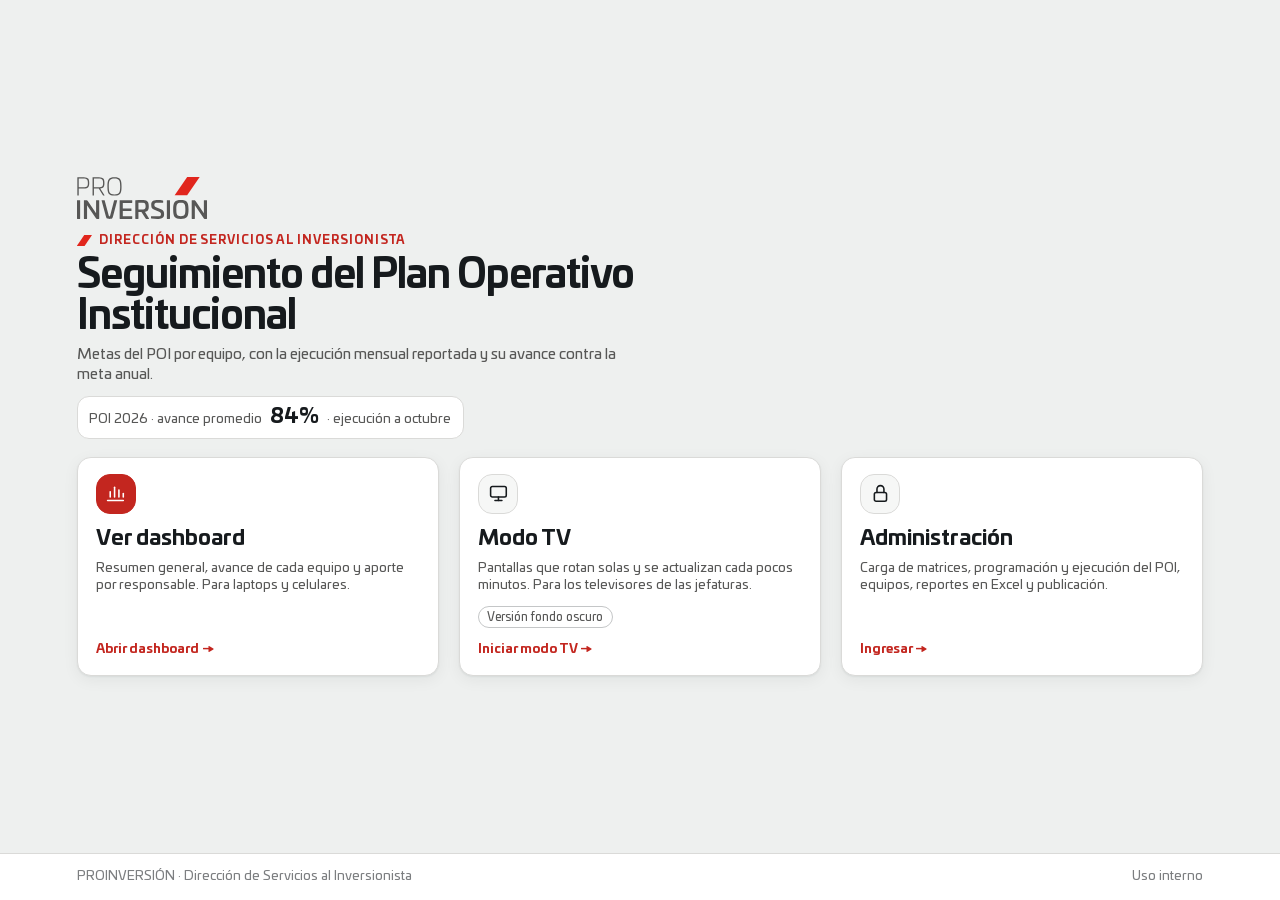
==== commit fc231e02: "Add files via upload" ====
--- a/index.html
+++ b/index.html
@@ -17,9 +17,9 @@
 </script>
 <style>
   body.portada { min-height: 100vh; display: flex; flex-direction: column; overflow-x: hidden; }
-  .portada .escena { position: relative; flex: 1; display: grid; align-content: center; gap: clamp(20px, 3vw, 56px); padding: clamp(24px, 4vw, 80px) clamp(16px, 6vw, 120px); overflow: hidden; }
+  .portada .escena { position: relative; flex: 1; display: grid; align-content: safe center; gap: clamp(20px, min(3vw, 4vh), 56px); padding: clamp(24px, min(4vw, 6vh), 80px) clamp(16px, 6vw, 120px); }
   .portada .intro { position: relative; z-index: 1; max-width: 62ch; animation: aparecer .7s cubic-bezier(.2,.8,.2,1) both; }
-  .portada .logo-grande { height: clamp(44px, 4.6vw, 96px); display: block; margin-bottom: clamp(18px, 2vw, 40px); }
+  .portada .logo-grande { height: clamp(44px, min(4.6vw, 8vh), 96px); display: block; margin-bottom: clamp(18px, min(2vw, 3vh), 40px); }
   .portada .logo-grande.osc { display: none; }
   :root[data-tema="oscuro"] .portada .logo-grande.cla { display: none; }
   :root[data-tema="oscuro"] .portada .logo-grande.osc { display: block; }
@@ -27,13 +27,13 @@
   .portada .acento { display: inline-block; height: .95em; aspect-ratio: 132.66 / 97.04; background: var(--rojo); clip-path: polygon(50.05% 0, 100% 0, 49.95% 100%, 0 100%); vertical-align: -.12em; margin-right: .55em; }
   .portada .eyebrow { color: var(--rojo-texto); font-weight: 700; letter-spacing: .08em; text-transform: uppercase; font-size: clamp(12px, .9vw, 18px); }
   :root[data-tema="oscuro"] .portada .eyebrow { color: #FF6B63; }
-  .portada h1 { margin: .2em 0 .25em; font-size: clamp(32px, 4.2vw, 88px); line-height: 1.02; letter-spacing: -.025em; }
+  .portada h1 { margin: .2em 0 .25em; font-size: clamp(32px, min(4.2vw, 6.5vh), 88px); line-height: 1.02; letter-spacing: -.025em; }
   .portada .lead { color: var(--tinta-2); font-size: clamp(15px, 1.25vw, 26px); margin: 0; }
   .portada .dato { display: inline-flex; gap: .6em; align-items: baseline; margin-top: clamp(14px, 1.6vw, 30px); padding: .5em .9em; border-radius: 12px; background: var(--superficie); border: 1px solid var(--linea); font-size: clamp(13px, 1vw, 20px); color: var(--tinta-2); }
   .portada .dato b { font-size: 1.6em; color: var(--tinta); }
   .portada .opciones { position: relative; z-index: 1; display: grid; grid-template-columns: repeat(auto-fit, minmax(min(100%, 280px), 1fr)); gap: clamp(14px, 1.6vw, 32px); max-width: 1400px; }
   .portada .opcion { animation: aparecer .6s cubic-bezier(.2,.8,.2,1) both; animation-delay: var(--d, 0ms); }
-  .portada .opcion { position: relative; display: flex; flex-direction: column; gap: .5em; text-decoration: none; color: inherit; padding: clamp(18px, 1.8vw, 36px); overflow: hidden; transition: transform .25s, box-shadow .25s, border-color .25s; }
+  .portada .opcion { position: relative; display: flex; flex-direction: column; gap: .5em; text-decoration: none; color: inherit; padding: clamp(18px, min(1.8vw, 3vh), 36px); overflow: hidden; transition: transform .25s, box-shadow .25s, border-color .25s; }
   .portada .opcion:hover, .portada .opcion:focus-visible { transform: translateY(-4px); border-color: var(--linea-2); box-shadow: 0 10px 30px rgba(22,26,29,.12); outline: none; }
   .portada .opcion::after { content: ""; position: absolute; top: -20%; bottom: -20%; left: 0; width: 25%; background: linear-gradient(90deg, transparent, rgba(255,255,255,.5), transparent); transform: translateX(-140%) skewX(-34.25deg); transition: transform .8s; pointer-events: none; }
   :root[data-tema="oscuro"] .portada .opcion::after { background: linear-gradient(90deg, transparent, rgba(255,255,255,.08), transparent); }
@@ -53,6 +53,17 @@
   .portada .extra a { font-size: clamp(12px, .85vw, 17px); color: var(--tinta-2); border: 1px solid var(--linea-2); border-radius: 999px; padding: .15em .7em; text-decoration: none; position: relative; z-index: 2; }
   .portada .extra a:hover { color: var(--tinta); border-color: var(--tinta-3); }
   .portada footer { padding: 14px clamp(16px, 6vw, 120px); color: var(--tinta-3); font-size: 13px; border-top: 1px solid var(--linea); background: var(--superficie); display: flex; justify-content: space-between; gap: 1em; flex-wrap: wrap; }
+  /* Pantallas bajas (laptops, navegador con barras): todo entra sin desplazarse */
+  @media (max-height: 960px) and (min-width: 701px) {
+    .portada .escena { padding-block: 22px; gap: 18px; }
+    .portada .logo-grande { height: 42px; margin-bottom: 12px; }
+    .portada h1 { font-size: clamp(28px, 3.1vw, 54px); margin: .15em 0 .2em; }
+    .portada .lead { font-size: 15px; }
+    .portada .dato { margin-top: 10px; }
+    .portada .opcion { padding: 16px 18px; }
+    .portada .icono { width: 40px; height: 40px; margin-bottom: .2em; }
+    .portada .opcion .ir { padding-top: .5em; }
+  }
 </style>
 </head>
 <body class="portada">
--- a/css/dsi.css
+++ b/css/dsi.css
@@ -260,24 +260,17 @@
 main .tarjeta { animation: aparecer .6s cubic-bezier(.2,.8,.2,1) both; animation-delay: var(--d, 0ms); }
 .pantalla-titulo { animation: aparecer .5s cubic-bezier(.2,.8,.2,1) both; }
 
-/* Solo en TV: dos líneas finas recorren el borde de cada tarjeta, una (gris) siguiendo a la otra (roja).
-   Nada pasa por encima de los números. Si el navegador no soporta máscaras, no se dibuja nada. */
-@property --giro { syntax: "<angle>"; inherits: false; initial-value: 0deg; }
-@keyframes giro { to { --giro: 360deg; } }
-@supports ((mask-composite: exclude) or (-webkit-mask-composite: xor)) {
-  body.tv main .tarjeta { isolation: isolate; }
-  body.tv main .tarjeta::before {
-    content: ""; position: absolute; inset: 0; border-radius: inherit; padding: clamp(2px, .16vw, 4px); pointer-events: none; z-index: -1;
-    background: conic-gradient(from var(--giro),
-      transparent 0deg 200deg,
-      rgba(159,161,162,0) 200deg, rgba(159,161,162,.9) 262deg, transparent 262.5deg 282deg,
-      rgba(225,38,29,0) 282deg, rgba(225,38,29,1) 344deg, transparent 344.5deg);
-    -webkit-mask: linear-gradient(#000 0 0) content-box, linear-gradient(#000 0 0);
-    -webkit-mask-composite: xor;
-    mask: linear-gradient(#000 0 0) content-box exclude, linear-gradient(#000 0 0);
-    animation: giro 9s linear infinite; animation-delay: calc(var(--d, 0ms) * -12);
-    opacity: .85;
-  }
+/* Solo en TV: una sombra suave aparece detrás de cada ficha y se desvanece, en ola de una ficha a la siguiente.
+   No toca el contenido ni los números. */
+@keyframes sombra {
+  0%, 30%, 100% { box-shadow: var(--sombra); }
+  12% { box-shadow: var(--sombra-alta); }
+}
+:root { --sombra-alta: 0 12px 36px rgba(22,26,29,.16), 0 3px 8px rgba(22,26,29,.08); }
+:root[data-tema="oscuro"] { --sombra-alta: 0 12px 40px rgba(0,0,0,.6), 0 0 0 1px rgba(255,255,255,.06); }
+body.tv main .tarjeta {
+  animation: aparecer .6s cubic-bezier(.2,.8,.2,1) both, sombra 9s ease-in-out infinite;
+  animation-delay: var(--d, 0ms), calc(1.4s + var(--d, 0ms) * 5);
 }
 body.tv .estado.verde i { animation: latido 2.6s ease-in-out infinite; }
 
@@ -293,3 +286,44 @@
 .nav .tab.volver { color: var(--tinta-3); padding-left: .6em; }
 .nav .tab.volver:hover { color: var(--tinta); }
 .nav .sep { width: 1px; align-self: stretch; margin: .35em .35em; background: var(--linea-2); }
+
+/* ============================================================
+   TV: tamaños relativos al lado más limitante de la pantalla (ancho o alto),
+   multiplicados por --k, que monitor.js reduce hasta que todas las fichas caben
+   completas (navegadores de TV con barra, escalado de Windows, 720p, etc.).
+   ============================================================ */
+body.tv { --u: min(1vw, 1.7778vh); }
+body.tv main { font-size: calc(var(--u) * var(--k, 1)); padding: 1.3em 2em calc(1.2em + 2.8vw); }
+body.tv .pantalla-titulo { margin-bottom: 1em; gap: .8em; }
+body.tv .pantalla-titulo h2 { font-size: 2.2em; }
+body.tv .pantalla-titulo .sub { font-size: 1.05em; }
+body.tv .pantalla-titulo .estado { font-size: 1em; }
+body.tv .indicadores, body.tv .equipos-grid, body.tv .resumen, body.tv .resp-grid { gap: 1.1em; }
+body.tv .ind { padding: .9em 1.15em; gap: .55em; }
+body.tv .ind .arriba { font-size: .8em; }
+body.tv .ind h3 { font-size: 1.4em; }
+body.tv .ind .ejecutado { font-size: 4.2em; }
+body.tv .ind .pct b { font-size: 2.4em; }
+body.tv .barra-pie { font-size: .8em; }
+body.tv .barra { height: 1em; }
+body.tv .chip { font-size: .72em; }
+body.tv .ind .mensual { flex: 1 1 auto; min-height: 4.6em; height: auto; gap: 0 .25em; }
+body.tv .mensual .m { font-size: max(.72em, 10px); }
+body.tv .tarjeta { padding: 1.1em 1.25em; }
+body.tv .hero .etq { font-size: 1.2em; }
+body.tv .hero .grande { font-size: 8.5em; }
+body.tv .hero .nota { font-size: .9em; }
+body.tv .hero, body.tv .eq-tile { gap: .7em; }
+body.tv .conteo-estados { gap: .7em; }
+body.tv .conteo-estados > div { padding: .7em; }
+body.tv .conteo-estados b { font-size: 3em; }
+body.tv .conteo-estados span { font-size: .85em; }
+body.tv .eq-tile h3 { font-size: 1.6em; }
+body.tv .eq-tile .pct { font-size: 4.8em; }
+body.tv .eq-tile .det { font-size: .9em; }
+body.tv .punto { width: 1.1em; height: 1.1em; }
+body.tv .resp-bloque h3 { font-size: 1.35em; }
+body.tv .resp-bloque .sub { font-size: .8em; margin-bottom: .7em; }
+body.tv .resp-fila { font-size: 1em; padding: .3em 0; gap: .8em; }
+body.tv .hbar { height: .9em; }
+body.tv main.midiendo, body.tv main.midiendo * { animation: none !important; }
